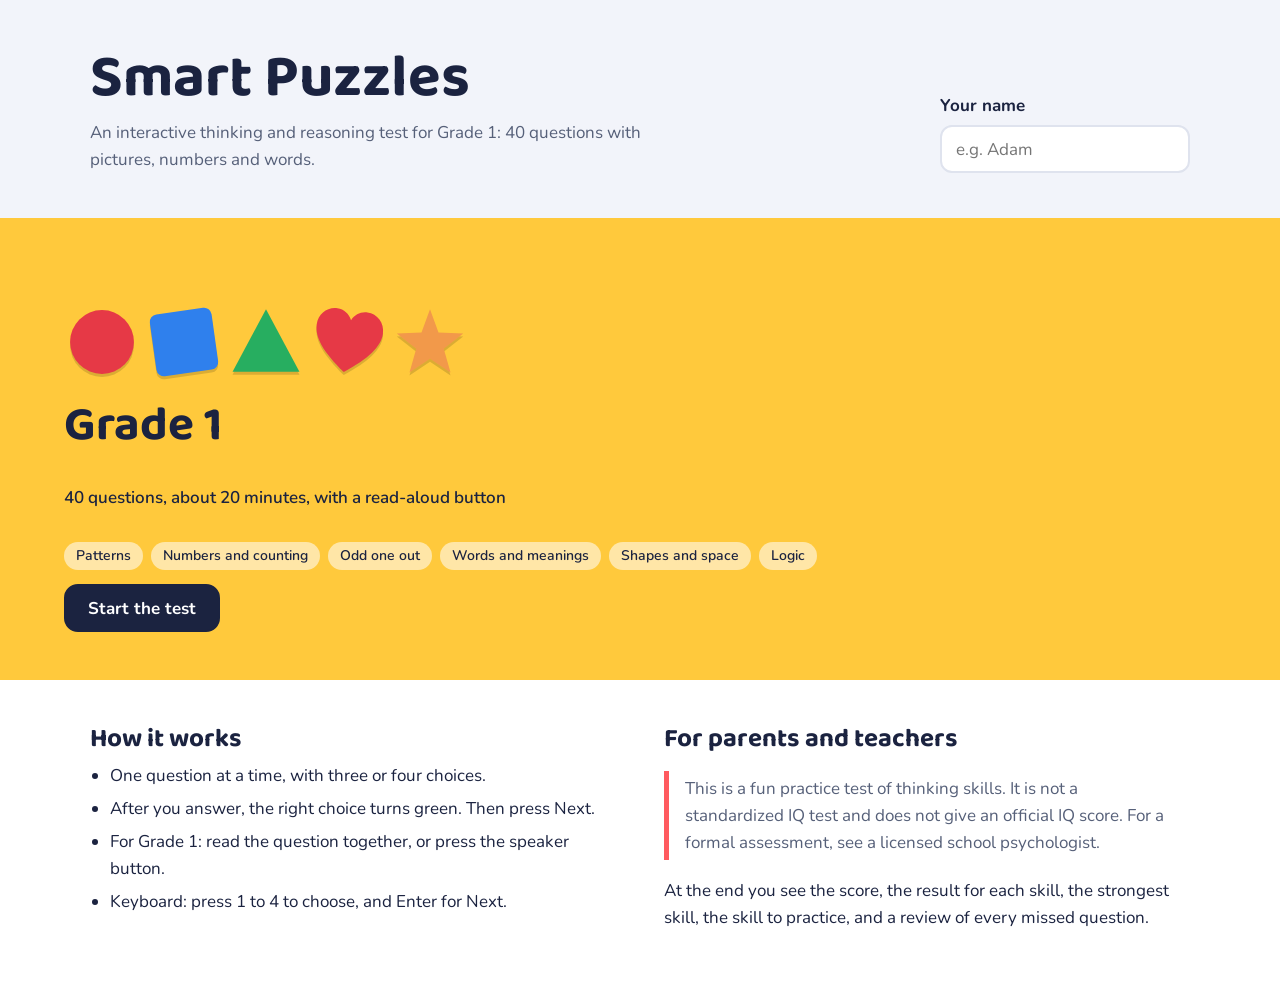
==== kids-iq-tests/en-grade1.html @ b2852d8b "Add English grade 1 and grade 4 tests; make earned stars visible Co-Authored-By: Claude Opus 5.5 <no" ====
<!DOCTYPE html>
<html lang="en" dir="ltr" data-only="1">
<head>
<meta charset="utf-8">
<meta name="viewport" content="width=device-width,initial-scale=1">
<title>Smart Puzzles: Grade 1</title>
<link rel="preconnect" href="https://fonts.googleapis.com">
<link rel="preconnect" href="https://fonts.gstatic.com" crossorigin>
<link href="https://fonts.googleapis.com/css2?family=Baloo+2:wght@600;800&family=Nunito:wght@400;600;700;800&display=swap" rel="stylesheet">
<style>
/* VOICE children's occasion: playful, bright, very clear, kind
   IDEA a school puzzle booklet whose shapes look like stickers
   PICTURE the question card itself, large, with drawn shapes, sequences and grids
   COLOUR white ground, sunshine yellow for grade 1, sea teal for grade 4, coral for the missing piece; night is deep teal-black
   TYPE Baloo 2 for titles + Nunito for text
   LAYOUT home: title band, two full-bleed colour columns (stack on phone); quiz: colour band with progress dots, one centred card */
:root{color-scheme:light dark;--bg:light-dark(#ffffff,#0e1a19);--ink:light-dark(#1b2340,#eef4f3);--mut:light-dark(#566079,#a9bcb9);--card:light-dark(#ffffff,#152826);--soft:light-dark(#f2f4fa,#1d3532);--line:light-dark(#dfe3ee,#2c4844);--sun:light-dark(#ffc93c,#e9ae1c);--sea:light-dark(#36c9bb,#22a99c);--cor:#ff5a5f;--ok:#1f9d55;--bad:#e5484d;--band-ink:#1b2340;--acc:var(--sun)}
:root[data-theme=light]{color-scheme:light}
:root[data-theme=dark]{color-scheme:dark}
*{box-sizing:border-box;min-width:0}
html,body{margin:0}
body{background:var(--bg);color:var(--ink);font:17px/1.6 Nunito,Arial,sans-serif;overflow-x:clip}
body.g4{--acc:var(--sea)}
h1,h2,h3{font-family:"Baloo 2",Nunito,sans-serif;line-height:1.1;margin:0;letter-spacing:0}
button{font:inherit;color:inherit;cursor:pointer}
button:focus-visible,input:focus-visible{outline:3px solid var(--cor);outline-offset:3px}
.band{padding-block:clamp(22px,3.5vw,48px);padding-inline:max(5vw,16px)}
.wrap{max-width:1100px;margin-inline:auto}
[hidden]{display:none!important}
.btn{min-height:48px;padding:8px 22px;border-radius:14px;border:2px solid var(--band-ink);background:var(--band-ink);color:#fff;font-weight:700;font-size:17px}
.btn.alt{background:transparent;color:inherit;border-color:currentColor}
.btn:active{transform:translateY(2px)}
/* home */
.top{background:var(--soft)}
.top .wrap{display:flex;flex-wrap:wrap;gap:16px 40px;align-items:end;justify-content:space-between}
.top h1{font-size:clamp(38px,6vw,60px)}
.top p{margin:8px 0 0;color:var(--mut);max-width:34em}
.name label{display:block;font-weight:700;margin-bottom:6px}
.name input{font:inherit;font-size:17px;min-height:48px;width:min(260px,100%);padding:8px 14px;border-radius:12px;border:2px solid var(--line);background:var(--card);color:var(--ink)}
.cols{display:grid;grid-template-columns:repeat(2,minmax(0,1fr))}
.gcard{color:var(--band-ink);padding:clamp(24px,4vw,48px) max(5vw,16px);display:grid;gap:14px;align-content:start}
.gcard.c1{background:var(--sun)}
.gcard.c4{background:var(--sea)}
.gcard h2{font-size:clamp(34px,4.6vw,48px)}
.gcard .meta{font-weight:600}
.chips{display:flex;flex-wrap:wrap;gap:8px;padding:0;margin:0;list-style:none}
.chips li{background:rgba(255,255,255,.55);border-radius:999px;padding:3px 12px;font-size:14px;font-weight:600}
.deco{display:flex;flex-wrap:wrap;align-items:end;gap:6px;min-height:120px;padding-block:6px}
.deco .shp{width:clamp(48px,6.4vw,76px);height:auto}
.deco .mat{width:200px;background:rgba(255,255,255,.6);padding:8px;border-radius:16px}
.deco .mat .cell{background:#fff;min-width:0;min-height:0;aspect-ratio:1;padding:4px}
.deco .mat .cell .shp{width:100%;height:auto}
.acts{display:flex;flex-wrap:wrap;gap:10px}
.note .wrap{display:grid;grid-template-columns:minmax(0,1fr) minmax(0,1fr);gap:20px 48px}
.note h3{font-size:26px;margin-bottom:8px}
.note ul{margin:0;padding-inline-start:20px}
.note li{margin-bottom:6px}
.warn{border-inline-start:5px solid var(--cor);padding:4px 16px;color:var(--mut)}
/* quiz */
.qbar{background:var(--acc);color:var(--band-ink);padding-block:16px 18px}
.qbar .wrap{display:grid;gap:10px}
.qrow{display:flex;flex-wrap:wrap;gap:8px 16px;align-items:center;justify-content:space-between}
.qrow h2{font-size:clamp(24px,3.4vw,32px)}
.chip{background:rgba(255,255,255,.6);border-radius:999px;padding:3px 14px;font-weight:700;font-size:15px}
.home{min-height:44px;padding:4px 16px;border-radius:12px;border:2px solid var(--band-ink);background:transparent;font-weight:700;color:var(--band-ink)}
.dots{display:flex;flex-wrap:wrap;gap:5px}
.dots i{width:14px;height:14px;border-radius:50%;background:rgba(255,255,255,.6);border:2px solid rgba(27,35,64,.25)}
.dots i.cur{background:var(--band-ink);border-color:var(--band-ink)}
.dots i.ok{background:var(--ok);border-color:var(--ok)}
.dots i.bad{background:var(--bad);border-color:var(--bad)}
.qmain{padding:clamp(18px,3vw,36px) max(4vw,12px) 48px}
.card{max-width:880px;margin-inline:auto;background:var(--card);border:2px solid var(--line);border-radius:26px;padding:clamp(18px,3vw,34px);box-shadow:0 6px 0 var(--line)}
.qhead{display:flex;gap:12px;align-items:start;justify-content:space-between}
.qt{font-size:clamp(21px,2.8vw,27px);font-weight:700;margin:0;line-height:1.5;text-wrap:balance}
.g4 .qt{font-size:clamp(19px,2.4vw,23px)}
.say{flex:none;width:48px;height:48px;border-radius:50%;border:2px solid var(--line);background:var(--soft);display:grid;place-items:center}
.say svg{width:24px;height:24px}
.fig{margin:20px 0 6px;display:flex;justify-content:center}
.fig:empty{display:none}
.seq,.ana,.eqs,.maps{display:flex;flex-wrap:wrap;gap:10px;align-items:center;justify-content:center}
.cell{min-width:68px;min-height:68px;padding:6px;border-radius:16px;background:var(--soft);display:grid;place-items:center;font-size:28px;font-weight:700;font-family:"Baloo 2",Nunito,sans-serif}
.cell.w{padding-inline:16px;font-size:22px;font-family:Nunito,sans-serif}
.cell.q{border:3px dashed var(--cor);background:transparent;color:var(--cor);font-size:34px}
.to{font-size:28px;color:var(--mut)}
.as{font-weight:700;color:var(--mut);padding-inline:8px}
.mat{display:grid;grid-template-columns:repeat(3,minmax(0,1fr));gap:8px;width:min(300px,100%)}
.mat .cell{min-width:0;aspect-ratio:1}
.grp{display:flex;flex-wrap:wrap;gap:2px;justify-content:center;max-width:72px}
.mat .grp{max-width:60px}
.scat{display:flex;flex-wrap:wrap;gap:14px 20px;justify-content:center;max-width:430px;padding:16px;background:var(--soft);border-radius:20px}
.cmp{display:grid;grid-template-columns:repeat(2,minmax(0,1fr));gap:12px;width:100%;max-width:560px}
.gbox{background:var(--soft);border-radius:18px;padding:12px;text-align:center}
.gbox b{display:block;margin-bottom:8px}
.gbox div{display:flex;flex-wrap:wrap;justify-content:center;align-items:center;min-height:120px}
.eqs{flex-direction:column}
.eqs>div,.maps>div{display:flex;gap:8px;align-items:center;font-size:28px;font-weight:700}
.maps{flex-direction:column}
.opts{display:grid;grid-template-columns:repeat(2,minmax(0,1fr));gap:12px;margin-top:22px}
.opt{position:relative;min-height:84px;border-radius:18px;border:3px solid var(--line);background:var(--card);display:grid;place-items:center;padding:12px 40px 12px 12px;transition:transform .12s}
.opt:hover{border-color:var(--acc);transform:translateY(-2px)}
.opt .k{position:absolute;inset-inline-start:10px;top:10px;width:28px;height:28px;border-radius:50%;background:var(--soft);font-weight:700;font-size:15px;display:grid;place-items:center}
.otx{font-size:22px;font-weight:700}
.opt.ok{border-color:var(--ok);background:color-mix(in srgb,var(--ok) 14%,var(--card))}
.opt.bad{border-color:var(--bad);background:color-mix(in srgb,var(--bad) 12%,var(--card))}
.opt.dim{opacity:.45}
.opt[disabled]{cursor:default;transform:none}
.fb{display:flex;flex-wrap:wrap;gap:12px;align-items:center;justify-content:space-between;margin-top:20px;min-height:52px}
.fb p{margin:0;font-weight:700;font-size:19px}
.fb p.ok{color:var(--ok)}
.fb p.bad{color:var(--bad)}
.shp{display:block;filter:drop-shadow(0 3px 0 rgba(0,0,0,.14))}
/* results */
.rtop{background:var(--acc);color:var(--band-ink)}
.rtop .wrap{display:grid;grid-template-columns:auto minmax(0,1fr);gap:18px 40px;align-items:center}
.score{font-family:"Baloo 2",Nunito,sans-serif;font-size:clamp(72px,12vw,120px);line-height:1;font-weight:800;white-space:nowrap}
.score small{font-size:.38em}
.stars{display:flex;gap:4px;margin-bottom:8px}
.stars svg{width:38px;height:38px}
.rtop h2{font-size:clamp(30px,4vw,44px)}
.rtop p{margin:6px 0 0;font-weight:600}
.rgrid{display:grid;grid-template-columns:minmax(0,1.1fr) minmax(0,1fr);gap:28px 48px}
.rgrid h3{font-size:26px;margin-bottom:12px}
.bars{display:grid;gap:12px}
.bar{display:grid;grid-template-columns:minmax(0,9em) minmax(0,1fr) auto;gap:10px;align-items:center}
.bar .tr{height:18px;border-radius:9px;background:var(--soft);overflow:hidden}
.bar .tr i{display:block;height:100%;border-radius:9px;background:var(--acc)}
.bar b{white-space:nowrap;font-variant-numeric:tabular-nums}
.ins{background:var(--soft);border-radius:18px;padding:16px 20px;margin-top:18px}
.ins p{margin:4px 0}
.rev{list-style:none;padding:0;margin:0;display:grid;gap:10px}
.rev li{border:2px solid var(--line);border-radius:16px;padding:10px 14px}
.rev p{margin:0 0 6px;font-weight:600}
.rev .pr{display:flex;flex-wrap:wrap;gap:6px 18px;align-items:center;font-size:15px}
.rev .pr span{display:flex;gap:6px;align-items:center}
.rev .shp{width:34px;height:34px}
.rev .grp{max-width:60px}
.rev .grp .shp{width:16px;height:16px}
.rf{display:flex;justify-content:flex-start;margin:4px 0 8px}
.rf .cell{min-width:40px;min-height:40px;font-size:18px;border-radius:10px;padding:4px}
.rf .cell.w{font-size:15px;padding-inline:10px}
.rf .shp{width:28px;height:28px}
.rf .mat{width:150px}
.rf .to,.rf .eqs>div,.rf .maps>div{font-size:18px}
.rf .gbox div{min-height:50px}
.rev .otx{font-size:16px}
.allok{font-weight:700;color:var(--ok)}
#toast{position:fixed;inset-inline:16px;bottom:16px;margin-inline:auto;max-width:420px;background:var(--band-ink);color:#fff;padding:12px 18px;border-radius:14px;text-align:center;font-weight:600;opacity:0;pointer-events:none;transition:opacity .2s}
#toast.on{opacity:1}
@media(max-width:700px){.cols,.note .wrap,.rgrid{grid-template-columns:minmax(0,1fr)}.rtop .wrap{grid-template-columns:minmax(0,1fr)}}
@media(max-width:520px){.cell{min-width:54px;min-height:54px;font-size:23px}.cell .shp{width:42px;height:42px}.cell.w{font-size:18px}.opt{min-height:74px;padding-inline:34px 8px}.otx{font-size:19px}.to{font-size:22px}.eqs>div,.maps>div{font-size:23px}.bar{grid-template-columns:minmax(0,7em) minmax(0,1fr) auto}}
@media(prefers-reduced-motion:reduce){*{transition:none!important}}
</style>
</head>
<body class="g1">

<section id="vHome">
  <header class="band top">
    <div class="wrap">
      <div>
        <h1>Smart Puzzles</h1>
        <p id="intro">Two interactive thinking and reasoning tests, 40 questions each, with pictures, numbers and words. Pick a grade to start.</p>
      </div>
      <div class="name">
        <label for="kid">Your name</label>
        <input id="kid" type="text" maxlength="24" placeholder="e.g. Adam" autocomplete="off">
      </div>
    </div>
  </header>
  <div class="cols">
    <article class="gcard c1">
      <div class="deco" id="deco1"></div>
      <h2>Grade 1</h2>
      <p class="meta">40 questions, about 20 minutes, with a read-aloud button</p>
      <ul class="chips"><li>Patterns</li><li>Numbers and counting</li><li>Odd one out</li><li>Words and meanings</li><li>Shapes and space</li><li>Logic</li></ul>
      <div class="acts" id="acts1"></div>
    </article>
    <article class="gcard c4">
      <div class="deco" id="deco4"></div>
      <h2>Grade 4</h2>
      <p class="meta">40 questions, about 30 minutes</p>
      <ul class="chips"><li>Number series</li><li>Word analogies</li><li>Odd one out</li><li>Shapes and matrices</li><li>Math problems</li><li>Logic and reasoning</li></ul>
      <div class="acts" id="acts4"></div>
    </article>
  </div>
  <section class="band note">
    <div class="wrap">
      <div>
        <h3>How it works</h3>
        <ul>
          <li>One question at a time, with three or four choices.</li>
          <li>After you answer, the right choice turns green. Then press Next.</li>
          <li>For Grade 1: read the question together, or press the speaker button.</li>
          <li>Keyboard: press 1 to 4 to choose, and Enter for Next.</li>
        </ul>
      </div>
      <div>
        <h3>For parents and teachers</h3>
        <p class="warn">This is a fun practice test of thinking skills. It is not a standardized IQ test and does not give an official IQ score. For a formal assessment, see a licensed school psychologist.</p>
        <p>At the end you see the score, the result for each skill, the strongest skill, the skill to practice, and a review of every missed question.</p>
      </div>
    </div>
  </section>
</section>

<section id="vQuiz" hidden>
  <header class="band qbar">
    <div class="wrap">
      <div class="qrow">
        <h2 id="qNum"></h2>
        <span class="chip" id="qCat"></span>
        <button class="home" id="toHome" type="button">Home</button>
      </div>
      <div class="dots" id="dots"></div>
    </div>
  </header>
  <main class="qmain">
    <div class="card">
      <div class="qhead">
        <p class="qt" id="qText"></p>
        <button class="say" id="say" type="button" aria-label="Read the question aloud"><svg viewBox="0 0 24 24" fill="none" stroke="currentColor" stroke-width="2" stroke-linecap="round" stroke-linejoin="round"><path d="M11 5 6 9H3v6h3l5 4z"/><path d="M15.5 8.5a5 5 0 0 1 0 7"/><path d="M18.5 5.5a9 9 0 0 1 0 13"/></svg></button>
      </div>
      <div class="fig" id="qFig"></div>
      <div class="opts" id="qOpts"></div>
      <div class="fb"><p id="qFb"></p><button class="btn" id="next" type="button" hidden>Next</button></div>
    </div>
  </main>
</section>

<section id="vRes" hidden>
  <header class="band rtop">
    <div class="wrap">
      <div class="score" id="rScore"></div>
      <div>
        <div class="stars" id="rStars"></div>
        <h2 id="rTitle"></h2>
        <p id="rMeta"></p>
      </div>
    </div>
  </header>
  <section class="band">
    <div class="wrap rgrid">
      <div>
        <h3>Results by skill</h3>
        <div class="bars" id="rBars"></div>
        <div class="ins" id="rIns"></div>
        <div class="acts" style="margin-top:18px">
          <button class="btn" id="again" type="button">Try again</button>
          <button class="btn alt" id="other" type="button"></button>
          <button class="btn alt" id="copy" type="button">Copy result</button>
          <button class="btn alt" id="rHome" type="button">Home</button>
        </div>
      </div>
      <div>
        <h3>Review of missed questions</h3>
        <ul class="rev" id="rRev"></ul>
      </div>
    </div>
  </section>
  <section class="band note" style="padding-top:0">
    <div class="wrap"><p class="warn">This is a practice test of thinking skills, not a standardized IQ test. Use the result to see what to practice, not to diagnose.</p></div>
  </section>
</section>

<div id="toast" role="status"></div>

<script>
{
const AR='٠١٢٣٤٥٦٧٨٩';
const ar=s=>String(s);
const C={R:'#e63946',B:'#2f80ed',G:'#27ae60',Y:'#f2b705',P:'#9b51e0',O:'#f2994a',K:'#1b2340'};
const poly=(n,r,rot)=>{const p=[];for(let i=0;i<n;i++){const a=(rot+360*i/n)*Math.PI/180;p.push((50+r*Math.cos(a)).toFixed(1)+','+(50+r*Math.sin(a)).toFixed(1))}return p.join(' ')};
const starPts=(()=>{const p=[];for(let i=0;i<10;i++){const r=i%2?19:46,a=(-90+36*i)*Math.PI/180;p.push((50+r*Math.cos(a)).toFixed(1)+','+(53+r*Math.sin(a)).toFixed(1))}return p.join(' ')})();
const P={
  circle:'<circle cx="50" cy="50" r="42"/>',
  square:'<rect x="9" y="9" width="82" height="82" rx="10"/>',
  tri:'<polygon points="50,7 94,89 6,89"/>',
  star:'<polygon points="'+starPts+'"/>',
  heart:'<path d="M50 90C20 68 6 50 6 33 6 18 17 8 30 8c9 0 16 5 20 13 4-8 11-13 20-13 13 0 24 10 24 25 0 17-14 35-44 57z"/>',
  diamond:'<polygon points="50,4 93,50 50,96 7,50"/>',
  hex:'<polygon points="'+poly(6,44,0)+'"/>',
  pent:'<polygon points="'+poly(5,46,-90)+'"/>',
  arrow:'<path d="M50 5 88 46H63v49H37V46H12z"/>',
  F:'<path d="M26 8h54v16H43v19h27v16H43v33H26z"/>'
};
function S(t,c,o){
  o=o||{};const z=o.z||52,col=C[c]||c,k=o.k||1;
  let tr='rotate('+(o.r||0)+' 50 50)';
  if(o.m)tr+=' translate(100 0) scale(-1 1)';
  if(k!==1)tr='translate(50 50) scale('+k+') translate(-50 -50) '+tr;
  return '<svg class="shp" width="'+z+'" height="'+z+'" viewBox="0 0 100 100" aria-hidden="true"><g transform="'+tr+'" fill="'+(o.o?'none':col)+'" stroke="'+col+'" stroke-width="'+(o.o?9:0)+'" stroke-linejoin="round">'+P[t]+'</g></svg>';
}
const grp=(n,t,c,z)=>'<span class="grp">'+Array(n).fill(S(t||'star',c||'Y',{z:z||20})).join('')+'</span>';
const QC='<span class="cell q">?</span>';
const cell=x=>x===null?QC:(x.indexOf('<')<0?'<span class="cell'+(x.length>2?' w':'')+'">'+ar(x)+'</span>':'<span class="cell">'+x+'</span>');
const seq=a=>'<div class="seq">'+a.map(cell).join('')+(a.indexOf(null)<0?QC:'')+'</div>';
const row=a=>'<div class="seq">'+a.map(cell).join('')+'</div>';
const ana=(a,b,c)=>'<div class="ana">'+cell(a)+'<b class="to">→</b>'+cell(b)+'<span class="as">as</span>'+cell(c)+'<b class="to">→</b>'+QC+'</div>';
const mat=a=>'<div class="mat">'+a.map(cell).join('')+'</div>';
const scat=list=>'<div class="scat">'+list.map((x,i)=>'<span style="transform:rotate('+((i*47)%30-15)+'deg)">'+S(x[0],x[1],{z:46})+'</span>').join('')+'</div>';
const Q=(c,t,f,o,a,fix)=>({c,t,f:f||'',raw:o,o:o.map(x=>x.indexOf('<')<0?'<span class="otx">'+ar(x)+'</span>':x),a,fix:!!fix});
const s=(t,c,o)=>S(t,c,o);
const TXT1='Which shape comes next in the pattern?';
const ODD='Which one is different?';
const ODW='Which word does not belong?';
const ANA1='The first shape changed. What does the third shape become in the same way?';
const ANW='The first two words go together. Which word goes with the third word in the same way?';
const MAT='Which shape completes the big square?';

const G1=[
Q('p',TXT1,seq([s('circle','R'),s('square','B'),s('circle','R'),s('square','B'),s('circle','R')]),[s('square','B'),s('circle','R'),s('tri','G'),s('square','R')],0),
Q('p',TXT1,seq([s('star','Y'),s('star','Y'),s('heart','R'),s('star','Y'),s('star','Y')]),[s('heart','R'),s('star','Y'),s('heart','B'),s('circle','Y')],0),
Q('p',TXT1,seq([s('tri','G'),s('circle','B'),s('square','R'),s('tri','G'),s('circle','B')]),[s('square','R'),s('tri','G'),s('circle','B'),s('square','G')],0),
Q('p',TXT1,seq([s('circle','O',{k:.45}),s('circle','O',{k:.7}),s('circle','O'),s('circle','O',{k:.45}),s('circle','O',{k:.7})]),[s('circle','O'),s('circle','O',{k:.45}),s('circle','O',{k:.7}),s('square','O')],0),
Q('p','Which way will the next arrow point?',seq([s('arrow','B'),s('arrow','B',{r:90}),s('arrow','B',{r:180}),s('arrow','B',{r:270}),s('arrow','B')]),[s('arrow','B',{r:90}),s('arrow','B'),s('arrow','B',{r:180}),s('arrow','B',{r:270})],0),
Q('p',TXT1,seq([s('circle','R'),s('circle','Y'),s('circle','B'),s('circle','R'),s('circle','Y')]),[s('circle','B'),s('circle','R'),s('circle','Y'),s('circle','G')],0),
Q('p','How many stars go in the next box?',seq([grp(1),grp(2),grp(3)]),[grp(4),grp(5),grp(2),grp(3)],0),
Q('p',TXT1,seq([s('square','B'),s('square','B'),s('star','Y'),s('star','Y'),s('square','B')]),[s('square','B'),s('star','Y'),s('circle','B'),s('star','B')],0),
Q('n','How many stars do you see?',scat(Array(7).fill(['star','Y'])),['5','6','7','8'],2),
Q('n','How many triangles are in the picture?',scat([['tri','G'],['circle','B'],['square','R'],['tri','G'],['circle','B'],['tri','G'],['square','R'],['circle','B'],['tri','G']]),['3','4','5','9'],1),
Q('n','Which number is missing?',seq(['1','2','3',null,'5']),['4','6','3','2'],0),
Q('n','Count by 5s. Which number is missing?',seq(['5','10','15',null,'25']),['16','20','30','22'],1),
Q('n','Which number is missing?',seq(['20','19','18',null,'16']),['15','17','19','21'],1),
Q('n','Mia has 8 crayons. She gets 5 more. How many crayons does Mia have now?','',['12','13','14','3'],1),
Q('n','There are 12 birds in a tree. 4 birds fly away. How many birds are left?','',['6','7','8','16'],2),
Q('n','Which group has more circles?','<div class="cmp"><div class="gbox"><b>Group 1</b><div style="gap:14px">'+Array(5).fill(s('circle','B',{z:44})).join('')+'</div></div><div class="gbox"><b>Group 2</b><div style="gap:2px">'+Array(5).fill(s('circle','B',{z:20})).join('')+'</div></div></div>',['Group 1','Group 2','They are the same'],2,1),
Q('o',ODD,'',[s('circle','R'),s('circle','R'),s('square','R'),s('circle','R')],2),
Q('o',ODD,'',[s('star','Y'),s('star','Y'),s('star','B'),s('star','Y')],2),
Q('o',ODD,'',[s('arrow','G'),s('arrow','G'),s('arrow','G',{r:180}),s('arrow','G')],2),
Q('o',ODD,'',[s('tri','P'),s('tri','P'),s('tri','P',{k:.5}),s('tri','P')],2),
Q('o',ODW,'',['apple','banana','chair','orange'],2),
Q('o',ODW,'',['cat','dog','car','rabbit'],2),
Q('o',ODW,'',['red','blue','pencil','green'],2),
Q('o','Which shape has no corners?','',[s('hex','O'),s('square','O'),s('circle','O'),s('tri','O')],2),
Q('l','What do we wear on our feet?','',['a hat','shoes','gloves','glasses'],1),
Q('l','What is the opposite of "hot"?','',['cold','warm','big','wet'],0),
Q('l','Fish swim, and birds ...','',['fly','bark','crawl','meow'],0),
Q('l','Which word rhymes with "cat"?','',['dog','hat','cup','sun'],1),
Q('l','Which day comes after Monday?','',['Sunday','Tuesday','Thursday','Friday'],1),
Q('l','Which word starts with the same sound as "ball"?','',['bat','cat','sun','egg'],0),
Q('v',ANA1,ana(s('circle','B'),s('circle','B',{k:.5}),s('square','B')),[s('square','B',{k:.5}),s('square','B'),s('circle','B',{k:.5}),s('tri','B',{k:.5})],0),
Q('v',ANA1,ana(s('tri','R'),s('tri','B'),s('circle','R')),[s('circle','B'),s('circle','R'),s('tri','B'),s('square','B')],0),
Q('v',ANA1,ana(s('arrow','G'),s('arrow','G',{r:90}),s('arrow','G',{r:180})),[s('arrow','G',{r:270}),s('arrow','G'),s('arrow','G',{r:90}),s('arrow','G',{r:180})],0),
Q('v','How many sides does a triangle have?','<div class="cell">'+s('tri','G',{z:110})+'</div>',['2','3','4','5'],1),
Q('v','Which shape is between the star and the circle?',row([s('star','Y'),s('heart','R'),s('circle','B'),s('square','G')]),[s('heart','R'),s('square','G'),s('star','Y'),s('circle','B')],0),
Q('v','Which circle is the biggest?','',[s('circle','G',{k:.55}),s('circle','G'),s('circle','G',{k:.75}),s('circle','G',{k:.35})],1),
Q('r','Sam is taller than Ben. Ben is taller than Leo. Who is the shortest?','',['Sam','Ben','Leo'],2,1),
Q('r','I have four legs and I say "moo". What am I?','',['a cow','a dog','a cat','a duck'],0),
Q('r','It is snowing outside. What should you wear?','',['a swimsuit','a warm coat','sandals','sunglasses'],1),
Q('r','What letter comes next?',seq(['A','C','E','G']),['H','I','J','K'],1)
];

const tG=s('tri','G'),cR=s('circle','R'),sB=s('square','B');
const tri=s('tri','P',{z:34}),cir=s('circle','O',{z:34});
const eq=a=>'<div>'+a.map(x=>x===null?QC:(x.indexOf('<')<0?'<span>'+ar(x)+'</span>':x)).join('')+'</div>';
const G4=[
Q('s','What number comes next?',seq(['3','6','12','24']),['30','36','48','42'],2),
Q('s','What number comes next?',seq(['1','4','9','16']),['20','23','25','32'],2),
Q('s','What number comes next?',seq(['2','5','11','23']),['46','47','35','45'],1),
Q('s','What number comes next?',seq(['100','90','81','73']),['64','65','66','63'],2),
Q('s','What number comes next?',seq(['1','1','2','3','5','8']),['11','12','13','16'],2),
Q('s','What number comes next?',seq(['5','10','8','16','14']),['12','28','30','18'],1),
Q('s','What letter comes next?',seq(['A','C','F','J']),['N','O','P','M'],1),
Q('a',ANW,ana('doctor','hospital','teacher'),['library','school','book','student'],1),
Q('a',ANW,ana('fur','bear','scales'),['cat','fish','tree','butterfly'],1),
Q('a',ANW,ana('clock','time','thermometer'),['distance','weight','temperature','speed'],2),
Q('a',ANW,ana('puppy','dog','foal'),['cow','horse','camel','sheep'],1),
Q('a',ANW,ana('pen','writer','brush'),['carpenter','painter','chef','tailor'],1),
Q('a',ANW,ana('north','south','east'),['west','right','up','north'],0),
Q('a',ANW,ana('inch','foot','ounce'),['pound','gallon','yard','mile'],0),
Q('o',ODW,'',['lion','tiger','cheetah','cow'],3),
Q('o','Which number does not belong?','',['9','15','28','21'],2),
Q('o','Which number does not belong?','',['16','25','40','36'],2),
Q('o',ODW,'',['Mars','Venus','the Moon','Jupiter'],2),
Q('o','Three of these are the same shape, just turned. Which one is different?','',[s('F','B'),s('F','B',{r:90}),s('F','B',{r:90,m:1}),s('F','B',{r:180})],2),
Q('o',ODW,'',['happy','glad','sad','cheerful'],2),
Q('m',MAT,mat([s('circle','R'),s('square','R'),s('tri','R'),s('circle','B'),s('square','B'),s('tri','B'),s('circle','G'),s('square','G'),null]),[tG,s('tri','B'),s('square','G'),s('circle','G')],0),
Q('m',MAT,mat([cR,sB,tG,tG,cR,sB,sB,tG,null]),[cR,sB,tG,s('circle','B')],0),
Q('m',MAT,mat([grp(1,0,0,14),grp(2,0,0,14),grp(3,0,0,14),grp(2,0,0,14),grp(3,0,0,14),grp(4,0,0,14),grp(3,0,0,14),grp(4,0,0,14),null]),[grp(5),grp(4),grp(6),grp(3)],0),
Q('m',MAT,mat([0,45,90,135,180,225,270,315].map(r=>s('arrow','P',{r,z:44})).concat([null])),[s('arrow','P'),s('arrow','P',{r:90}),s('arrow','P',{r:315}),s('arrow','P',{r:180})],0),
Q('m',ANA1,ana(s('circle','G'),s('circle','G',{o:1}),s('tri','G')),[s('tri','G',{o:1}),s('tri','G'),s('circle','G',{o:1}),s('square','G',{o:1})],0),
Q('m',ANA1,ana(s('square','R'),s('square','B',{k:.5}),s('circle','B')),[s('circle','R',{k:.5}),s('circle','B',{k:.5}),s('circle','R'),s('square','R',{k:.5})],0),
Q('m',TXT1,seq([s('tri','P'),s('square','P'),s('pent','P')]),[s('hex','P'),s('diamond','P'),s('circle','P'),s('star','P')],0),
Q('c','3 pencils cost $1.50. How much do 5 of the same pencils cost?','',['$2.00','$2.50','$3.00','$7.50'],1),
Q('c','Emma is 9 years old. Her brother is 4 years older. How old will her brother be in 3 years?','',['13','16','12','19'],1),
Q('c','A farm has chickens and rabbits. There are 10 heads and 28 legs. How many rabbits are there?','',['3','4','5','6'],1),
Q('c','Today is Wednesday. What day will it be in 10 days?','',['Friday','Saturday','Sunday','Thursday'],1),
Q('c','Each shape stands for a number. What is the circle worth?','<div class="eqs">'+eq([tri,'+',tri,'=','10'])+eq([tri,'+',cir,'=','12'])+eq([cir,'=',null])+'</div>',['5','6','7','8'],2),
Q('c','Which fraction is the largest?','',['1/2','1/3','3/4','2/5'],2),
Q('c','A movie starts at 4:45 and lasts 1 hour 30 minutes. What time does it end?','',['5:15','6:15','6:00','5:45'],1),
Q('r','All cats have tails. Whiskers is a cat. Which is true?','',['Whiskers has a tail','Whiskers has no tail','Whiskers is a dog','We cannot know'],0),
Q('r','In a race, Kyle finished before Jason. Lily finished after Jason. Omar finished before Kyle. Who finished third?','',['Omar','Kyle','Jason','Lily'],2),
Q('r','I am a number. If you multiply me by 3 and then add 4, you get 19. What number am I?','',['5','6','7','4'],0),
Q('r','Find the rule. Which number is missing?','<div class="maps">'+[['2','5'],['3','7'],['4','9'],['6',null]].map(p=>'<div>'+cell(p[0])+'<b class="to">→</b>'+cell(p[1])+'</div>').join('')+'</div>',['11','12','13','15'],2),
Q('r','Maya has twice as many books as Hannah. Hannah has 3 more books than Rosa. Rosa has 4 books. How many books does Maya have?','',['7','8','14','11'],2),
Q('r','A bag has 3 red balls and 3 blue balls. Without looking, what is the fewest balls you must take out to be sure you get 2 of the same color?','',['2','3','4','6'],1)
];

const TESTS={
  1:{name:'Grade 1',qs:G1,cats:{p:'Patterns',n:'Numbers and counting',o:'Odd one out',l:'Words and meanings',v:'Shapes and space',r:'Logic'}},
  4:{name:'Grade 4',qs:G4,cats:{s:'Number series',a:'Word analogies',o:'Odd one out',m:'Shapes and matrices',c:'Math problems',r:'Logic and reasoning'}}
};
const KEYS=['A','B','C','D'];
const PRAISE=['Great job!','Awesome!','Excellent!','You got it!','Smart thinking!'];
const $=id=>document.getElementById(id);
const ONLY=+(document.documentElement.dataset.only||0);
let st={v:'home',g:ONLY||1,name:'',p:{}};
if(ONLY){document.querySelector('.gcard.c'+(ONLY===1?4:1)).remove();document.querySelector('.cols').style.gridTemplateColumns='minmax(0,1fr)';$('other').remove();if(ONLY===4)document.querySelector('.note li:nth-child(3)').remove();const it=$('intro');if(it)it.textContent=ONLY===1?'An interactive thinking and reasoning test for Grade 1: 40 questions with pictures, numbers and words.':'An interactive thinking and reasoning test for Grade 4: 40 questions with pictures, numbers and words.'}

function shuffle(n){const a=[...Array(n).keys()];for(let i=n-1;i>0;i--){const j=Math.floor(Math.random()*(i+1));[a[i],a[j]]=[a[j],a[i]]}return a}
function toast(m){const t=$('toast');t.textContent=m;t.classList.add('on');clearTimeout(toast.h);toast.h=setTimeout(()=>t.classList.remove('on'),2600)}
function begin(g){
  const qs=TESTS[g].qs;
  st.p[g]={i:0,ans:Array(qs.length).fill(null),ord:qs.map(q=>q.fix?[...q.o.keys()]:shuffle(q.o.length)),t0:Date.now(),t1:0};
  st.g=g;st.v='quiz';render();
}
function show(v){['vHome','vQuiz','vRes'].forEach(id=>$(id).hidden=id!=='v'+v);document.body.className='g'+st.g;window.scrollTo(0,0)}

function renderHome(){
  (ONLY?[ONLY]:[1,4]).forEach(g=>{
    const p=st.p[g],acts=$('acts'+g);
    if(p&&!p.t1&&p.ans.some(x=>x!==null)){
      acts.innerHTML='<button class="btn" data-cont="'+g+'">Continue from question '+(p.i+1)+'</button><button class="btn alt" data-start="'+g+'">Start over</button>';
    }else if(p&&p.t1){
      acts.innerHTML='<button class="btn" data-start="'+g+'">Start the test</button><button class="btn alt" data-res="'+g+'">Last result</button>';
    }else acts.innerHTML='<button class="btn" data-start="'+g+'">Start the test</button>';
  });
  $('kid').value=st.name||'';
  show('Home');document.body.className='g'+(ONLY||1);
}

function renderQuiz(){
  const T=TESTS[st.g],p=st.p[st.g],q=T.qs[p.i],ord=p.ord[p.i],ch=p.ans[p.i],done=ch!==null;
  $('qNum').textContent=T.name+': question '+(p.i+1)+' of '+T.qs.length;
  $('qCat').textContent=T.cats[q.c];
  $('dots').innerHTML=T.qs.map((x,j)=>{const a=p.ans[j];return '<i class="'+(a===null?(j===p.i?'cur':''):(a===x.a?'ok':'bad'))+'"></i>'}).join('');
  $('qText').textContent=ar(q.t);
  $('qFig').innerHTML=q.f;
  $('qOpts').innerHTML=ord.map((oi,k)=>{
    const cls=done?(oi===q.a?'ok':(oi===ch?'bad':'dim')):'';
    return '<button class="opt '+cls+'" type="button" id="opt'+k+'" data-oi="'+oi+'" aria-label="Choice '+KEYS[k]+'"'+(done?' disabled':'')+'><span class="k">'+KEYS[k]+'</span>'+q.o[oi]+'</button>';
  }).join('');
  const fb=$('qFb');
  if(done){
    const ok=ch===q.a;
    fb.className=ok?'ok':'bad';
    fb.textContent=ok?PRAISE[p.i%PRAISE.length]:'Good try! The right answer is in green.';
    $('next').hidden=false;
    $('next').textContent=p.i===T.qs.length-1?'See my result':'Next';
  }else{fb.className='';fb.textContent='';$('next').hidden=true}
  show('Quiz');
}

function choose(oi){
  const p=st.p[st.g];if(p.ans[p.i]!==null)return;
  p.ans[p.i]=oi;renderQuiz();$('next').focus({preventScroll:true});
}
function next(){
  const p=st.p[st.g],n=TESTS[st.g].qs.length;
  if(p.ans[p.i]===null)return;
  if(p.i<n-1){p.i++;renderQuiz()}else{if(!p.t1)p.t1=Date.now();st.v='res';render()}
}

const STAR=on=>'<svg viewBox="0 0 100 100"><polygon points="'+starPts+'" fill="'+(on?'#1b2340':'rgba(255,255,255,.3)')+'" stroke="#1b2340" stroke-width="5" stroke-linejoin="round"/></svg>';
function stats(){
  const T=TESTS[st.g],p=st.p[st.g],by={};
  Object.keys(T.cats).forEach(k=>by[k]={n:0,ok:0});
  let score=0;
  T.qs.forEach((q,j)=>{by[q.c].n++;if(p.ans[j]===q.a){by[q.c].ok++;score++}});
  return {T,p,by,score,pct:Math.round(100*score/T.qs.length)};
}
function renderRes(){
  const {T,p,by,score,pct}=stats(),n=T.qs.length;
  const lv=pct>=90?[5,'Outstanding thinking!']:pct>=75?[4,'Excellent work!']:pct>=60?[3,'Very good, keep going!']:pct>=40?[2,'Good effort, practice will help']:[1,'A good start, practice makes progress'];
  const name=st.name?st.name+', ':'';
  $('rScore').innerHTML=ar(score)+'<small> / '+ar(n)+'</small>';
  $('rStars').innerHTML=[1,2,3,4,5].map(i=>STAR(i<=lv[0])).join('');
  $('rTitle').textContent=name+lv[1];
  const mins=Math.max(1,Math.round(((p.t1||Date.now())-p.t0)/60000));
  $('rMeta').textContent=T.name+': '+pct+'% correct, in about '+mins+' min';
  const ks=Object.keys(T.cats);
  $('rBars').innerHTML=ks.map(k=>{const b=by[k],w=Math.round(100*b.ok/b.n);return '<div class="bar"><span>'+T.cats[k]+'</span><span class="tr"><i style="width:'+w+'%"></i></span><b>'+ar(b.ok+' / '+b.n)+'</b></div>'}).join('');
  const r=k=>by[k].ok/by[k].n;
  const best=[...ks].sort((a,b)=>r(b)-r(a))[0],worst=[...ks].sort((a,b)=>r(a)-r(b))[0];
  $('rIns').innerHTML='<p><b>Strongest skill:</b> '+T.cats[best]+' ('+Math.round(100*r(best))+'%)</p>'+(r(worst)<1?'<p><b>Skill to practice:</b> '+T.cats[worst]+' ('+Math.round(100*r(worst))+'%)</p>':'<p><b>Every skill is perfect.</b> Amazing work!</p>');
  const wrong=T.qs.map((q,j)=>[q,j]).filter(([q,j])=>p.ans[j]!==q.a);
  $('rRev').innerHTML=wrong.length?wrong.map(([q,j])=>'<li><p>'+ar(j+1)+'. '+ar(q.t)+'</p>'+(q.f?'<div class="rf">'+q.f+'</div>':'')+'<div class="pr"><span>Your answer: '+q.o[p.ans[j]]+'</span><span style="color:var(--ok);font-weight:700">Correct: '+q.o[q.a]+'</span></div></li>').join(''):'<li class="allok">No mistakes. Every answer is correct!</li>';
  if($('other'))$('other').textContent='Try the '+TESTS[st.g===1?4:1].name+' test';
  show('Res');
}
function render(){
  if(st.v==='quiz'&&st.p[st.g])renderQuiz();
  else if(st.v==='res'&&st.p[st.g])renderRes();
  else{st.v='home';renderHome()}
}
function speak(){
  const p=st.p[st.g],q=TESTS[st.g].qs[p.i];
  let txt=q.t;
  if(q.raw.every(x=>x.indexOf('<')<0))txt+='. '+p.ord[p.i].map((oi,k)=>KEYS[k]+': '+q.raw[oi]).join('. ');
  try{
    const sy=window.speechSynthesis;
    if(!sy||!window.SpeechSynthesisUtterance){toast('Read-aloud is not available on this device');return}
    sy.cancel();
    const u=new SpeechSynthesisUtterance(txt);u.lang='en-US';u.rate=.85;
    const v=sy.getVoices().find(v=>/^en/i.test(v.lang));if(v)u.voice=v;
    sy.speak(u);
  }catch(e){toast('Read-aloud is not available here')}
}

if($('deco1'))$('deco1').innerHTML=[s('circle','R',{z:84}),s('square','B',{z:84,r:-8}),s('tri','G',{z:84}),s('heart','R',{z:84,r:8}),s('star','O',{z:84})].join('');
if($('deco4'))$('deco4').innerHTML=mat([s('circle','R'),s('square','B'),s('tri','G'),s('tri','G'),s('circle','R'),s('square','B'),s('square','B'),s('tri','G'),null]);

document.addEventListener('click',e=>{
  const b=e.target.closest('button');if(!b)return;
  if(b.dataset.start){begin(+b.dataset.start);return}
  if(b.dataset.cont){st.g=+b.dataset.cont;st.v='quiz';render();return}
  if(b.dataset.res){st.g=+b.dataset.res;st.v='res';render();return}
  if(b.dataset.oi!==undefined){choose(+b.dataset.oi);return}
  switch(b.id){
    case 'next':next();break;
    case 'say':speak();break;
    case 'toHome':case 'rHome':st.v='home';render();break;
    case 'again':begin(st.g);break;
    case 'other':begin(st.g===1?4:1);break;
    case 'copy':{
      const {T,by,score}=stats();
      const txt=(st.name?st.name+': ':'')+'Smart Puzzles, '+T.name+'\nScore: '+score+' / '+T.qs.length+'\n'+Object.keys(T.cats).map(k=>T.cats[k]+': '+by[k].ok+' / '+by[k].n).join('\n');
      try{navigator.clipboard.writeText(txt).then(()=>toast('Result copied'),()=>toast('Could not copy'))}catch(err){toast('Could not copy')}
      break;
    }
  }
});
$('kid').addEventListener('input',e=>{st.name=e.target.value.trim()});
document.addEventListener('keydown',e=>{
  if(st.v!=='quiz'||e.target.tagName==='INPUT')return;
  const d=('١٢٣٤'.indexOf(e.key)+1)||(['1','2','3','4'].indexOf(e.key)+1);
  if(d){const o=$('opt'+(d-1));if(o&&!o.disabled)o.click()}
  else if(e.key==='Enter'&&!$('next').hidden){e.preventDefault();next()}
});

function start(data){
  if(data&&data.p&&typeof data.p==='object')st=Object.assign(st,data);
  render();
}
window.claude?.hot?.snapshot?.(()=>st);
window.claude?.hot?.ready?window.claude.hot.ready(start):start(window.claude?.hot?.data??{});
}
</script>
</body>
</html>
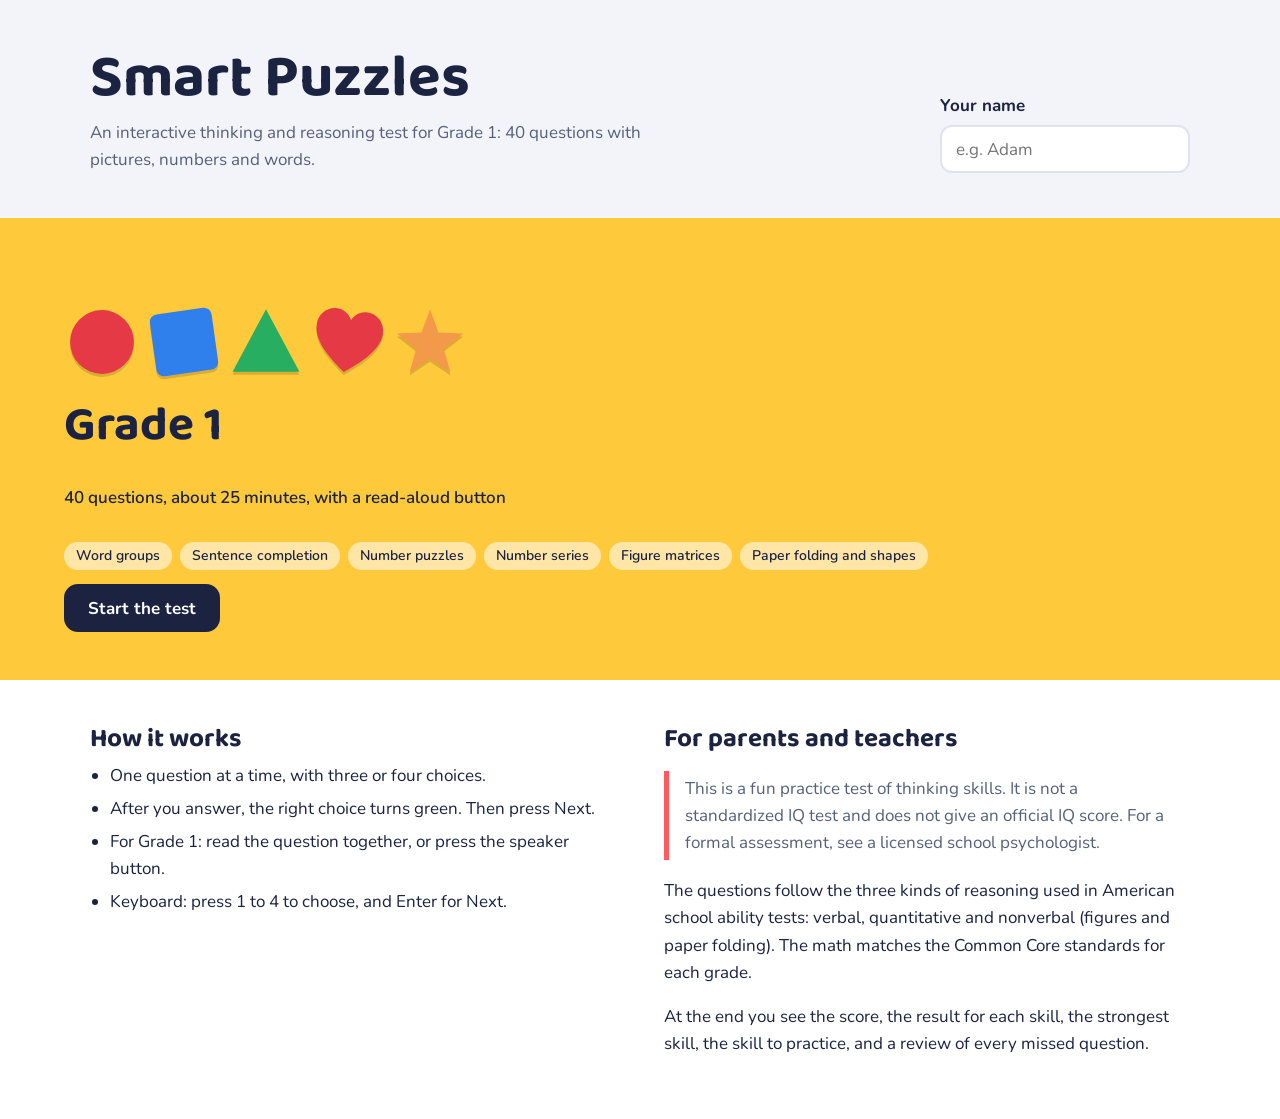
==== commit 517491d3: "Rebuild English tests as verbal/quantitative/nonverbal reasoning with Common Core math; fix figure s" ====
--- a/kids-iq-tests/en-grade1.html
+++ b/kids-iq-tests/en-grade1.html
@@ -147,8 +147,10 @@
 #toast{position:fixed;inset-inline:16px;bottom:16px;margin-inline:auto;max-width:420px;background:var(--band-ink);color:#fff;padding:12px 18px;border-radius:14px;text-align:center;font-weight:600;opacity:0;pointer-events:none;transition:opacity .2s}
 #toast.on{opacity:1}
 @media(max-width:700px){.cols,.note .wrap,.rgrid{grid-template-columns:minmax(0,1fr)}.rtop .wrap{grid-template-columns:minmax(0,1fr)}}
-@media(max-width:520px){.cell{min-width:54px;min-height:54px;font-size:23px}.cell .shp{width:42px;height:42px}.cell.w{font-size:18px}.opt{min-height:74px;padding-inline:34px 8px}.otx{font-size:19px}.to{font-size:22px}.eqs>div,.maps>div{font-size:23px}.bar{grid-template-columns:minmax(0,7em) minmax(0,1fr) auto}}
+@media(max-width:520px){.cell{min-width:54px;min-height:54px;font-size:23px}.cell>.shp:not(.tall):not(.big){width:42px;height:42px}.cell>.shp.big{width:58px;height:58px}.cell>.shp.tall{width:28px;height:76px}.cell.w{font-size:18px}.opt{min-height:74px;padding-inline:34px 8px}.otx{font-size:19px}.to{font-size:22px}.eqs>div,.maps>div{font-size:23px}.bar{grid-template-columns:minmax(0,7em) minmax(0,1fr) auto}}
 @media(prefers-reduced-motion:reduce){*{transition:none!important}}
+.mat.m2{grid-template-columns:repeat(2,minmax(0,1fr));width:min(220px,100%)}
+.mat.m2 .cell .shp{width:60%;height:auto}
 </style>
 </head>
 <body class="g1">
@@ -170,15 +172,15 @@
     <article class="gcard c1">
       <div class="deco" id="deco1"></div>
       <h2>Grade 1</h2>
-      <p class="meta">40 questions, about 20 minutes, with a read-aloud button</p>
-      <ul class="chips"><li>Patterns</li><li>Numbers and counting</li><li>Odd one out</li><li>Words and meanings</li><li>Shapes and space</li><li>Logic</li></ul>
+      <p class="meta">40 questions, about 25 minutes, with a read-aloud button</p>
+      <ul class="chips"><li>Word groups</li><li>Sentence completion</li><li>Number puzzles</li><li>Number series</li><li>Figure matrices</li><li>Paper folding and shapes</li></ul>
       <div class="acts" id="acts1"></div>
     </article>
     <article class="gcard c4">
       <div class="deco" id="deco4"></div>
       <h2>Grade 4</h2>
       <p class="meta">40 questions, about 30 minutes</p>
-      <ul class="chips"><li>Number series</li><li>Word analogies</li><li>Odd one out</li><li>Shapes and matrices</li><li>Math problems</li><li>Logic and reasoning</li></ul>
+      <ul class="chips"><li>Verbal analogies</li><li>Word groups and sentences</li><li>Number puzzles</li><li>Number series</li><li>Figure matrices and groups</li><li>Paper folding and spatial</li></ul>
       <div class="acts" id="acts4"></div>
     </article>
   </div>
@@ -196,6 +198,7 @@
       <div>
         <h3>For parents and teachers</h3>
         <p class="warn">This is a fun practice test of thinking skills. It is not a standardized IQ test and does not give an official IQ score. For a formal assessment, see a licensed school psychologist.</p>
+        <p>The questions follow the three kinds of reasoning used in American school ability tests: verbal, quantitative and nonverbal (figures and paper folding). The math matches the Common Core standards for each grade.</p>
         <p>At the end you see the score, the result for each skill, the strongest skill, the skill to practice, and a review of every missed question.</p>
       </div>
     </div>
@@ -299,105 +302,124 @@
 const scat=list=>'<div class="scat">'+list.map((x,i)=>'<span style="transform:rotate('+((i*47)%30-15)+'deg)">'+S(x[0],x[1],{z:46})+'</span>').join('')+'</div>';
 const Q=(c,t,f,o,a,fix)=>({c,t,f:f||'',raw:o,o:o.map(x=>x.indexOf('<')<0?'<span class="otx">'+ar(x)+'</span>':x),a,fix:!!fix});
 const s=(t,c,o)=>S(t,c,o);
-const TXT1='Which shape comes next in the pattern?';
-const ODD='Which one is different?';
-const ODW='Which word does not belong?';
-const ANA1='The first shape changed. What does the third shape become in the same way?';
-const ANW='The first two words go together. Which word goes with the third word in the same way?';
-const MAT='Which shape completes the big square?';
+P.rect='<rect x="6" y="24" width="88" height="52" rx="5"/>';
+P.trap='<polygon points="27,22 73,22 94,80 6,80"/>';
+P.para='<polygon points="30,22 94,22 70,80 6,80"/>';
+P.hept='<polygon points="'+poly(7,45,-90)+'"/>';
+const INK='#1b2340';
+const box=(inner,w,h,vb,cls)=>'<svg class="shp'+(cls?' '+cls:'')+'" width="'+(w||60)+'" height="'+(h||w||60)+'" viewBox="'+(vb||'0 0 100 100')+'" aria-hidden="true">'+inner+'</svg>';
+const comp=(o,i,c,k)=>{const col=C[c]||c,cy=o==='tri'?62:50,kk=k||.4;return box('<g fill="none" stroke="'+col+'" stroke-width="7" stroke-linejoin="round">'+P[o]+'</g><g transform="translate(50 '+cy+') scale('+kk+') translate(-50 -50)" fill="'+col+'">'+P[i]+'</g>',56)};
+const dotIn=(t,c)=>comp(t,'circle',c,.24);
+const rod=(n,c)=>{let b='';for(let i=0;i<n;i++)b+='<ellipse cx="20" cy="'+(93-i*10.5)+'" rx="13" ry="5" fill="'+(C[c]||c)+'" stroke="'+INK+'" stroke-opacity=".25"/>';return box('<line x1="20" y1="4" x2="20" y2="100" stroke="'+INK+'" stroke-width="3"/><rect x="2" y="99" width="36" height="7" rx="2" fill="'+INK+'"/>'+b,34,92,'0 0 40 108','tall')};
+const clock=(h,m)=>{const ha=((h%12)+m/60)*30*Math.PI/180,ma=m*6*Math.PI/180;let t='';for(let i=0;i<12;i++){const a=i*30*Math.PI/180;t+='<line x1="'+(50+38*Math.sin(a)).toFixed(1)+'" y1="'+(50-38*Math.cos(a)).toFixed(1)+'" x2="'+(50+43*Math.sin(a)).toFixed(1)+'" y2="'+(50-43*Math.cos(a)).toFixed(1)+'" stroke="'+INK+'" stroke-width="'+(i%3?2:4)+'"/>'}
+  const num=[[12,50,23],[3,80,54],[6,50,85],[9,20,54]].map(x=>'<text x="'+x[1]+'" y="'+x[2]+'" text-anchor="middle" font-size="13" font-weight="700" fill="'+INK+'" font-family="Nunito,Arial">'+x[0]+'</text>').join('');
+  return box('<circle cx="50" cy="50" r="46" fill="#fff" stroke="'+INK+'" stroke-width="4"/>'+t+num+'<line x1="50" y1="50" x2="'+(50+22*Math.sin(ha)).toFixed(1)+'" y2="'+(50-22*Math.cos(ha)).toFixed(1)+'" stroke="'+INK+'" stroke-width="6" stroke-linecap="round"/><line x1="50" y1="50" x2="'+(50+34*Math.sin(ma)).toFixed(1)+'" y2="'+(50-34*Math.cos(ma)).toFixed(1)+'" stroke="#e63946" stroke-width="4" stroke-linecap="round"/><circle cx="50" cy="50" r="4" fill="'+INK+'"/>',120)};
+const PAPER='fill="#fff" stroke="'+INK+'" stroke-width="3"';
+const holes=h=>h.map(p=>'<circle cx="'+p[0]+'" cy="'+p[1]+'" r="6" fill="'+INK+'"/>').join('');
+const sheet=(h,fold)=>box('<rect x="8" y="8" width="84" height="84" rx="2" '+PAPER+'/>'+(fold==='v'?'<line x1="50" y1="8" x2="50" y2="92" stroke="#e63946" stroke-width="3" stroke-dasharray="6 5"/><path d="M24 44Q50 14 74 40" fill="none" stroke="#e63946" stroke-width="3"/><polygon points="78,46 66,40 76,32" fill="#e63946"/>':fold==='h'?'<line x1="8" y1="50" x2="92" y2="50" stroke="#e63946" stroke-width="3" stroke-dasharray="6 5"/><path d="M56 24Q86 50 60 74" fill="none" stroke="#e63946" stroke-width="3"/><polygon points="54,78 60,66 68,74" fill="#e63946"/>':'')+holes(h||[]),70,0,0,'big');
+const GHOST='fill="none" stroke="'+INK+'" stroke-opacity=".3" stroke-width="2" stroke-dasharray="4 4"';
+const folded=(kind,h)=>{const r=kind==='v'?[50,8,42,84]:kind==='h'?[8,50,84,42]:[50,50,42,42];return box('<rect x="8" y="8" width="84" height="84" '+GHOST+'/><rect x="'+r[0]+'" y="'+r[1]+'" width="'+r[2]+'" height="'+r[3]+'" '+PAPER+'/>'+(kind==='vh'?'<line x1="50" y1="50" x2="92" y2="50" stroke="#e63946" stroke-width="3" stroke-dasharray="6 5"/>':'')+holes(h),70,0,0,'big')};
+const halfV=()=>box('<rect x="8" y="8" width="84" height="84" '+GHOST+'/><rect x="50" y="8" width="42" height="84" '+PAPER+'/><line x1="50" y1="50" x2="92" y2="50" stroke="#e63946" stroke-width="3" stroke-dasharray="6 5"/>',70,0,0,'big');
+const fold=steps=>'<div class="ana">'+steps.map(cell).join('<b class="to">→</b>')+'<b class="to">→</b>'+QC+'</div>';
+const opened=h=>box('<rect x="8" y="8" width="84" height="84" rx="2" '+PAPER+'/>'+holes(h),56);
+const split=(t,x)=>{let shape,line;if(t==='circle'){const d=Math.sqrt(42*42-(x-50)**2);shape='<circle cx="50" cy="50" r="42"/>';line='<line x1="'+x+'" y1="'+(50-d).toFixed(1)+'" x2="'+x+'" y2="'+(50+d).toFixed(1)+'"/>'}else if(t==='rect'){shape='<rect x="6" y="24" width="88" height="52"/>';line='<line x1="'+x+'" y1="24" x2="'+x+'" y2="76"/>'}else{shape='<rect x="10" y="10" width="80" height="80"/>';line='<line x1="'+x+'" y1="10" x2="'+x+'" y2="90"/>'}return box('<g fill="#ffe08a" stroke="'+INK+'" stroke-width="4">'+shape+line+'</g>',56)};
+const mat2=a=>'<div class="mat m2">'+a.map(cell).join('')+'</div>';
+const ROW3='These three go together. Which one goes with them?';
+const MAT2='Look at how the top pair changes. Which picture belongs in the empty box?';
+const MAT='Which picture completes the pattern?';
+const FOLD='The paper is folded, then a hole is punched. What does it look like when it is opened?';
+const NS1='The beads follow a pattern. Which rod comes next?';
 
 const G1=[
-Q('p',TXT1,seq([s('circle','R'),s('square','B'),s('circle','R'),s('square','B'),s('circle','R')]),[s('square','B'),s('circle','R'),s('tri','G'),s('square','R')],0),
-Q('p',TXT1,seq([s('star','Y'),s('star','Y'),s('heart','R'),s('star','Y'),s('star','Y')]),[s('heart','R'),s('star','Y'),s('heart','B'),s('circle','Y')],0),
-Q('p',TXT1,seq([s('tri','G'),s('circle','B'),s('square','R'),s('tri','G'),s('circle','B')]),[s('square','R'),s('tri','G'),s('circle','B'),s('square','G')],0),
-Q('p',TXT1,seq([s('circle','O',{k:.45}),s('circle','O',{k:.7}),s('circle','O'),s('circle','O',{k:.45}),s('circle','O',{k:.7})]),[s('circle','O'),s('circle','O',{k:.45}),s('circle','O',{k:.7}),s('square','O')],0),
-Q('p','Which way will the next arrow point?',seq([s('arrow','B'),s('arrow','B',{r:90}),s('arrow','B',{r:180}),s('arrow','B',{r:270}),s('arrow','B')]),[s('arrow','B',{r:90}),s('arrow','B'),s('arrow','B',{r:180}),s('arrow','B',{r:270})],0),
-Q('p',TXT1,seq([s('circle','R'),s('circle','Y'),s('circle','B'),s('circle','R'),s('circle','Y')]),[s('circle','B'),s('circle','R'),s('circle','Y'),s('circle','G')],0),
-Q('p','How many stars go in the next box?',seq([grp(1),grp(2),grp(3)]),[grp(4),grp(5),grp(2),grp(3)],0),
-Q('p',TXT1,seq([s('square','B'),s('square','B'),s('star','Y'),s('star','Y'),s('square','B')]),[s('square','B'),s('star','Y'),s('circle','B'),s('star','B')],0),
-Q('n','How many stars do you see?',scat(Array(7).fill(['star','Y'])),['5','6','7','8'],2),
-Q('n','How many triangles are in the picture?',scat([['tri','G'],['circle','B'],['square','R'],['tri','G'],['circle','B'],['tri','G'],['square','R'],['circle','B'],['tri','G']]),['3','4','5','9'],1),
-Q('n','Which number is missing?',seq(['1','2','3',null,'5']),['4','6','3','2'],0),
-Q('n','Count by 5s. Which number is missing?',seq(['5','10','15',null,'25']),['16','20','30','22'],1),
-Q('n','Which number is missing?',seq(['20','19','18',null,'16']),['15','17','19','21'],1),
-Q('n','Mia has 8 crayons. She gets 5 more. How many crayons does Mia have now?','',['12','13','14','3'],1),
-Q('n','There are 12 birds in a tree. 4 birds fly away. How many birds are left?','',['6','7','8','16'],2),
-Q('n','Which group has more circles?','<div class="cmp"><div class="gbox"><b>Group 1</b><div style="gap:14px">'+Array(5).fill(s('circle','B',{z:44})).join('')+'</div></div><div class="gbox"><b>Group 2</b><div style="gap:2px">'+Array(5).fill(s('circle','B',{z:20})).join('')+'</div></div></div>',['Group 1','Group 2','They are the same'],2,1),
-Q('o',ODD,'',[s('circle','R'),s('circle','R'),s('square','R'),s('circle','R')],2),
-Q('o',ODD,'',[s('star','Y'),s('star','Y'),s('star','B'),s('star','Y')],2),
-Q('o',ODD,'',[s('arrow','G'),s('arrow','G'),s('arrow','G',{r:180}),s('arrow','G')],2),
-Q('o',ODD,'',[s('tri','P'),s('tri','P'),s('tri','P',{k:.5}),s('tri','P')],2),
-Q('o',ODW,'',['apple','banana','chair','orange'],2),
-Q('o',ODW,'',['cat','dog','car','rabbit'],2),
-Q('o',ODW,'',['red','blue','pencil','green'],2),
-Q('o','Which shape has no corners?','',[s('hex','O'),s('square','O'),s('circle','O'),s('tri','O')],2),
-Q('l','What do we wear on our feet?','',['a hat','shoes','gloves','glasses'],1),
-Q('l','What is the opposite of "hot"?','',['cold','warm','big','wet'],0),
-Q('l','Fish swim, and birds ...','',['fly','bark','crawl','meow'],0),
-Q('l','Which word rhymes with "cat"?','',['dog','hat','cup','sun'],1),
-Q('l','Which day comes after Monday?','',['Sunday','Tuesday','Thursday','Friday'],1),
-Q('l','Which word starts with the same sound as "ball"?','',['bat','cat','sun','egg'],0),
-Q('v',ANA1,ana(s('circle','B'),s('circle','B',{k:.5}),s('square','B')),[s('square','B',{k:.5}),s('square','B'),s('circle','B',{k:.5}),s('tri','B',{k:.5})],0),
-Q('v',ANA1,ana(s('tri','R'),s('tri','B'),s('circle','R')),[s('circle','B'),s('circle','R'),s('tri','B'),s('square','B')],0),
-Q('v',ANA1,ana(s('arrow','G'),s('arrow','G',{r:90}),s('arrow','G',{r:180})),[s('arrow','G',{r:270}),s('arrow','G'),s('arrow','G',{r:90}),s('arrow','G',{r:180})],0),
-Q('v','How many sides does a triangle have?','<div class="cell">'+s('tri','G',{z:110})+'</div>',['2','3','4','5'],1),
-Q('v','Which shape is between the star and the circle?',row([s('star','Y'),s('heart','R'),s('circle','B'),s('square','G')]),[s('heart','R'),s('square','G'),s('star','Y'),s('circle','B')],0),
-Q('v','Which circle is the biggest?','',[s('circle','G',{k:.55}),s('circle','G'),s('circle','G',{k:.75}),s('circle','G',{k:.35})],1),
-Q('r','Sam is taller than Ben. Ben is taller than Leo. Who is the shortest?','',['Sam','Ben','Leo'],2,1),
-Q('r','I have four legs and I say "moo". What am I?','',['a cow','a dog','a cat','a duck'],0),
-Q('r','It is snowing outside. What should you wear?','',['a swimsuit','a warm coat','sandals','sunglasses'],1),
-Q('r','What letter comes next?',seq(['A','C','E','G']),['H','I','J','K'],1)
+Q('vc','These three go together: dog, cat, horse. Which one goes with them?','',['cow','tree','car','ball'],0),
+Q('vc','These three go together: apple, banana, grapes. Which one goes with them?','',['carrot','strawberry','bread','cheese'],1),
+Q('vc','These three go together: car, bus, train. Which one goes with them?','',['house','airplane','road','chair'],1),
+Q('vc','These three go together: shirt, pants, socks. Which one goes with them?','',['bed','jacket','soap','lamp'],1),
+Q('vc','These three go together: spoon, fork, plate. Which one goes with them?','',['cup','pillow','shoe','crayon'],0),
+Q('vc','These three go together: robin, eagle, parrot. Which one goes with them?','',['bee','owl','bat','butterfly'],1),
+Q('vc','These three go together: piano, drum, guitar. Which one goes with them?','',['radio','violin','song','speaker'],1),
+Q('sc','Which one do you use to cut paper?','',['scissors','glue','a crayon','a ruler'],0),
+Q('sc','Which one grows from a seed?','',['a rock','a flower','a cloud','a shoe'],1),
+Q('sc','Which one can hold water without spilling?','',['a basket','a net','a bucket','a fork'],2),
+Q('sc','Which one would you see at a birthday party?','',['a cake with candles','a snowplow','a tractor','a toothbrush'],0),
+Q('sc','Which one is the coldest?','',['hot soup','an ice cube','a warm bath','toast'],1),
+Q('sc','Which one is the heaviest?','',['a feather','a sheet of paper','a backpack full of books','a balloon'],2),
+Q('np','The first box changed into the second box. Which box changes the same way?',ana(grp(2,'circle','R'),grp(3,'circle','R'),grp(5,'circle','R')),[grp(6,'circle','R'),grp(4,'circle','R'),grp(7,'circle','R'),grp(5,'circle','R')],0),
+Q('np','The first box changed into the second box. Which box changes the same way?',ana(grp(4,'star','Y'),grp(2,'star','Y'),grp(6,'star','Y')),[grp(4,'star','Y'),grp(3,'star','Y'),grp(2,'star','Y'),grp(8,'star','Y')],0),
+Q('np','Leo has 7 stickers. Ava has 3 more stickers than Leo. How many stickers does Ava have?','',['4','10','9','11'],1),
+Q('np','There are 15 kids on the bus. 6 kids get off. How many kids are still on the bus?','',['8','9','11','21'],1),
+Q('np','Which number has 4 tens and 3 ones?','',['34','43','7','403'],1),
+Q('np','What time does the clock show?',clock(3,30),['3:30','6:15','3:00','6:30'],0),
+Q('np','Which number makes this true?','<div class="eqs"><div><span>8</span><span>+</span>'+QC+'<span>=</span><span>12</span></div></div>',['3','4','5','20'],1),
+Q('ns',NS1,seq([rod(1,'B'),rod(2,'B'),rod(3,'B'),rod(4,'B')]),[rod(5,'B'),rod(4,'B'),rod(6,'B'),rod(3,'B')],0),
+Q('ns',NS1,seq([rod(2,'G'),rod(4,'G'),rod(6,'G')]),[rod(7,'G'),rod(8,'G'),rod(5,'G'),rod(9,'G')],1),
+Q('ns',NS1,seq([rod(6,'R'),rod(5,'R'),rod(4,'R'),rod(3,'R')]),[rod(4,'R'),rod(1,'R'),rod(2,'R'),rod(5,'R')],2),
+Q('ns',NS1,seq([rod(1,'P'),rod(1,'P'),rod(2,'P'),rod(2,'P'),rod(3,'P')]),[rod(4,'P'),rod(3,'P'),rod(2,'P'),rod(1,'P')],1),
+Q('ns',NS1,seq([rod(1,'O'),rod(3,'O'),rod(5,'O')]),[rod(6,'O'),rod(7,'O'),rod(8,'O'),rod(4,'O')],1),
+Q('ns','Count by tens. Which number comes next?',seq(['10','20','30']),['31','40','50','33'],1),
+Q('fm',MAT2,mat2([s('circle','B'),s('circle','B',{k:.5}),s('tri','G'),null]),[s('tri','G',{k:.5}),s('tri','G'),s('circle','G',{k:.5}),s('tri','B',{k:.5})],0),
+Q('fm',MAT2,mat2([s('square','R'),s('square','B'),s('star','R'),null]),[s('star','B'),s('star','R'),s('square','B'),s('star','Y')],0),
+Q('fm',MAT2,mat2([s('circle','P'),s('circle','P',{o:1}),s('heart','R'),null]),[s('heart','R',{o:1}),s('heart','R'),s('circle','R',{o:1}),s('heart','P',{o:1})],0),
+Q('fm',MAT2,mat2([s('arrow','G'),s('arrow','G',{r:180}),s('arrow','O',{r:90}),null]),[s('arrow','O',{r:270}),s('arrow','O',{r:90}),s('arrow','O'),s('arrow','G',{r:270})],0),
+Q('fm',MAT2,mat2([grp(1,'circle','P',22),grp(2,'circle','P',22),grp(1,'square','O',22),null]),[grp(2,'square','O',22),grp(1,'square','O',22),grp(3,'square','O',22),grp(2,'circle','O',22)],0),
+Q('fm',MAT2,mat2([s('circle','R'),s('square','R'),s('circle','B'),null]),[s('square','B'),s('circle','B'),s('square','R'),s('tri','B')],0),
+Q('fm',MAT2,mat2([s('arrow','G',{r:270}),s('arrow','G'),s('arrow','P',{r:90}),null]),[s('arrow','P',{r:180}),s('arrow','P'),s('arrow','P',{r:270}),s('arrow','P',{r:90})],0),
+Q('pf',FOLD,fold([sheet([],'v'),folded('v',[[72,30]])]),[opened([[72,30],[28,30]]),opened([[72,30]]),opened([[72,30],[28,70]]),opened([[72,30],[72,70]])],0),
+Q('pf',FOLD,fold([sheet([],'h'),folded('h',[[30,72]])]),[opened([[30,72],[30,28]]),opened([[30,72],[70,72]]),opened([[30,72]]),opened([[30,28],[70,28]])],0),
+Q('pf',ROW3,row([s('tri','R'),s('tri','B',{k:.6}),s('tri','G')]),[s('tri','O',{k:.8}),s('circle','R'),s('square','B'),s('star','G')],0),
+Q('pf',ROW3,row([s('circle','B',{o:1}),s('square','R',{o:1}),s('star','G',{o:1})]),[s('heart','P',{o:1}),s('heart','P'),s('square','R'),s('circle','B')],0),
+Q('pf','Which shape is cut into two equal parts (halves)?','',[split('square',50),split('square',30),split('circle',32),split('rect',70)],0),
+Q('pf','Which shape has 6 sides?','',[s('hex','B'),s('pent','B'),s('square','B'),s('tri','B')],0),
+Q('pf',ROW3,row([dotIn('circle','G'),dotIn('square','G'),dotIn('tri','G')]),[dotIn('hex','G'),s('hex','G',{o:1}),s('hex','G'),s('circle','G')],0)
 ];
 
-const tG=s('tri','G'),cR=s('circle','R'),sB=s('square','B');
-const tri=s('tri','P',{z:34}),cir=s('circle','O',{z:34});
-const eq=a=>'<div>'+a.map(x=>x===null?QC:(x.indexOf('<')<0?'<span>'+ar(x)+'</span>':x)).join('')+'</div>';
+const nmap=(pairs)=>'<div class="maps">'+pairs.map(p=>'<div>'+cell(p[0])+'<b class="to">→</b>'+cell(p[1])+'</div>').join('')+'</div>';
 const G4=[
-Q('s','What number comes next?',seq(['3','6','12','24']),['30','36','48','42'],2),
-Q('s','What number comes next?',seq(['1','4','9','16']),['20','23','25','32'],2),
-Q('s','What number comes next?',seq(['2','5','11','23']),['46','47','35','45'],1),
-Q('s','What number comes next?',seq(['100','90','81','73']),['64','65','66','63'],2),
-Q('s','What number comes next?',seq(['1','1','2','3','5','8']),['11','12','13','16'],2),
-Q('s','What number comes next?',seq(['5','10','8','16','14']),['12','28','30','18'],1),
-Q('s','What letter comes next?',seq(['A','C','F','J']),['N','O','P','M'],1),
-Q('a',ANW,ana('doctor','hospital','teacher'),['library','school','book','student'],1),
-Q('a',ANW,ana('fur','bear','scales'),['cat','fish','tree','butterfly'],1),
-Q('a',ANW,ana('clock','time','thermometer'),['distance','weight','temperature','speed'],2),
-Q('a',ANW,ana('puppy','dog','foal'),['cow','horse','camel','sheep'],1),
-Q('a',ANW,ana('pen','writer','brush'),['carpenter','painter','chef','tailor'],1),
-Q('a',ANW,ana('north','south','east'),['west','right','up','north'],0),
-Q('a',ANW,ana('inch','foot','ounce'),['pound','gallon','yard','mile'],0),
-Q('o',ODW,'',['lion','tiger','cheetah','cow'],3),
-Q('o','Which number does not belong?','',['9','15','28','21'],2),
-Q('o','Which number does not belong?','',['16','25','40','36'],2),
-Q('o',ODW,'',['Mars','Venus','the Moon','Jupiter'],2),
-Q('o','Three of these are the same shape, just turned. Which one is different?','',[s('F','B'),s('F','B',{r:90}),s('F','B',{r:90,m:1}),s('F','B',{r:180})],2),
-Q('o',ODW,'',['happy','glad','sad','cheerful'],2),
-Q('m',MAT,mat([s('circle','R'),s('square','R'),s('tri','R'),s('circle','B'),s('square','B'),s('tri','B'),s('circle','G'),s('square','G'),null]),[tG,s('tri','B'),s('square','G'),s('circle','G')],0),
-Q('m',MAT,mat([cR,sB,tG,tG,cR,sB,sB,tG,null]),[cR,sB,tG,s('circle','B')],0),
-Q('m',MAT,mat([grp(1,0,0,14),grp(2,0,0,14),grp(3,0,0,14),grp(2,0,0,14),grp(3,0,0,14),grp(4,0,0,14),grp(3,0,0,14),grp(4,0,0,14),null]),[grp(5),grp(4),grp(6),grp(3)],0),
-Q('m',MAT,mat([0,45,90,135,180,225,270,315].map(r=>s('arrow','P',{r,z:44})).concat([null])),[s('arrow','P'),s('arrow','P',{r:90}),s('arrow','P',{r:315}),s('arrow','P',{r:180})],0),
-Q('m',ANA1,ana(s('circle','G'),s('circle','G',{o:1}),s('tri','G')),[s('tri','G',{o:1}),s('tri','G'),s('circle','G',{o:1}),s('square','G',{o:1})],0),
-Q('m',ANA1,ana(s('square','R'),s('square','B',{k:.5}),s('circle','B')),[s('circle','R',{k:.5}),s('circle','B',{k:.5}),s('circle','R'),s('square','R',{k:.5})],0),
-Q('m',TXT1,seq([s('tri','P'),s('square','P'),s('pent','P')]),[s('hex','P'),s('diamond','P'),s('circle','P'),s('star','P')],0),
-Q('c','3 pencils cost $1.50. How much do 5 of the same pencils cost?','',['$2.00','$2.50','$3.00','$7.50'],1),
-Q('c','Emma is 9 years old. Her brother is 4 years older. How old will her brother be in 3 years?','',['13','16','12','19'],1),
-Q('c','A farm has chickens and rabbits. There are 10 heads and 28 legs. How many rabbits are there?','',['3','4','5','6'],1),
-Q('c','Today is Wednesday. What day will it be in 10 days?','',['Friday','Saturday','Sunday','Thursday'],1),
-Q('c','Each shape stands for a number. What is the circle worth?','<div class="eqs">'+eq([tri,'+',tri,'=','10'])+eq([tri,'+',cir,'=','12'])+eq([cir,'=',null])+'</div>',['5','6','7','8'],2),
-Q('c','Which fraction is the largest?','',['1/2','1/3','3/4','2/5'],2),
-Q('c','A movie starts at 4:45 and lasts 1 hour 30 minutes. What time does it end?','',['5:15','6:15','6:00','5:45'],1),
-Q('r','All cats have tails. Whiskers is a cat. Which is true?','',['Whiskers has a tail','Whiskers has no tail','Whiskers is a dog','We cannot know'],0),
-Q('r','In a race, Kyle finished before Jason. Lily finished after Jason. Omar finished before Kyle. Who finished third?','',['Omar','Kyle','Jason','Lily'],2),
-Q('r','I am a number. If you multiply me by 3 and then add 4, you get 19. What number am I?','',['5','6','7','4'],0),
-Q('r','Find the rule. Which number is missing?','<div class="maps">'+[['2','5'],['3','7'],['4','9'],['6',null]].map(p=>'<div>'+cell(p[0])+'<b class="to">→</b>'+cell(p[1])+'</div>').join('')+'</div>',['11','12','13','15'],2),
-Q('r','Maya has twice as many books as Hannah. Hannah has 3 more books than Rosa. Rosa has 4 books. How many books does Maya have?','',['7','8','14','11'],2),
-Q('r','A bag has 3 red balls and 3 blue balls. Without looking, what is the fewest balls you must take out to be sure you get 2 of the same color?','',['2','3','4','6'],1)
+Q('va','Bee is to hive as bird is to ...','',['tree','nest','sky','egg'],1),
+Q('va','Glove is to hand as helmet is to ...','',['bike','head','football','foot'],1),
+Q('va','Author is to book as composer is to ...','',['painting','symphony','poem','statue'],1),
+Q('va','Seed is to tree as egg is to ...','',['nest','chicken','shell','farm'],1),
+Q('va','Hungry is to eat as tired is to ...','',['run','sleep','cry','cook'],1),
+Q('va','Big is to enormous as small is to ...','',['huge','tiny','tall','wide'],1),
+Q('va','Fahrenheit is to temperature as mile is to ...','',['time','weight','distance','speed'],2),
+Q('vs','These three go together: oak, maple, pine. Which one goes with them?','',['rose','birch','grass','leaf'],1),
+Q('vs','These three go together: triangle, square, pentagon. Which one goes with them?','',['circle','cube','hexagon','line'],2),
+Q('vs','These three go together: Mississippi, Amazon, Nile. Which one goes with them?','',['Sahara','Pacific','Thames','Everest'],2),
+Q('vs','Choose the best word: The library was so ___ that you could hear a pin drop.','',['quiet','crowded','colorful','large'],0),
+Q('vs','Choose the best word: Because it was raining, Jake took his ___.','',['umbrella','sunscreen','kite','sandals'],0),
+Q('vs','Which word means the same as "rapid"?','',['slow','fast','loud','heavy'],1),
+Q('vs','Which word does not belong?','',['thermometer','ruler','scale','pencil'],3),
+Q('na','Find the rule. Which number is missing?',nmap([['4','12'],['7','21'],['6',null]]),['18','14','24','16'],0),
+Q('na','Find the rule. Which number is missing?',nmap([['20','15'],['12','7'],['30',null]]),['35','25','6','24'],1),
+Q('na','A rectangle is 8 inches long and 5 inches wide. What is its perimeter?','',['13 inches','26 inches','40 inches','21 inches'],1),
+Q('na','A box holds 24 crayons. How many crayons are in 6 boxes?','',['124','144','30','164'],1),
+Q('na','Liam had $20. He bought a book for $7.25 and a pen for $1.50. How much money does he have left?','',['$11.25','$12.75','$11.75','$8.75'],0),
+Q('na','What is 3/4 of 20?','',['12','15','5','16'],1),
+Q('na','Round 4,678 to the nearest hundred.','',['4,600','4,700','5,000','4,680'],1),
+Q('ns','What number comes next?',seq(['2','6','18','54']),['108','162','72','160'],1),
+Q('ns','What number comes next?',seq(['50','46','41','35']),['29','28','30','27'],1),
+Q('ns','What number comes next?',seq(['1','2','4','7','11']),['15','16','18','14'],1),
+Q('ns','What number comes next?',seq(['3','4','8','9','18','19']),['20','38','36','40'],1),
+Q('ns','What number comes next?',seq(['1/2','1','1 1/2','2']),['2 1/4','2 1/2','3','4'],1),
+Q('ns','What letter comes next?',seq(['Z','X','V','T']),['S','R','Q','P'],1),
+Q('fg',MAT,mat([s('circle','R',{k:.4}),s('circle','R',{k:.7}),s('circle','R'),s('square','B',{k:.4}),s('square','B',{k:.7}),s('square','B'),s('tri','G',{k:.4}),s('tri','G',{k:.7}),null]),[s('tri','G'),s('tri','G',{k:.4}),s('square','G'),s('tri','B')],0),
+Q('fg',MAT,mat([grp(1,'heart','R',16),grp(2,'heart','R',16),grp(3,'heart','R',16),grp(1,'diamond','B',16),grp(2,'diamond','B',16),grp(3,'diamond','B',16),grp(1,'hex','G',16),grp(2,'hex','G',16),null]),[grp(3,'hex','G'),grp(2,'hex','G'),grp(3,'diamond','G'),grp(4,'hex','G')],0),
+Q('fg',MAT,mat([s('arrow','R',{z:44}),s('arrow','R',{r:90,z:44}),s('arrow','R',{r:180,z:44}),s('arrow','B',{z:44}),s('arrow','B',{r:90,z:44}),s('arrow','B',{r:180,z:44}),s('arrow','G',{z:44}),s('arrow','G',{r:90,z:44}),null]),[s('arrow','G',{r:180}),s('arrow','G',{r:270}),s('arrow','B',{r:180}),s('arrow','G')],0),
+Q('fg',MAT,mat(['circle','square','tri'].flatMap(o=>['circle','square','tri'].map(x=>comp(o,x,'B'))).slice(0,8).concat([null])),[comp('tri','tri','B'),comp('tri','square','B'),comp('square','tri','B'),comp('circle','tri','B')],0),
+Q('fg',ROW3,row([s('square','B'),s('diamond','B'),s('trap','B')]),[s('para','B'),s('pent','B'),s('tri','B'),s('hex','B')],0),
+Q('fg',ROW3,row([comp('circle','circle','P'),comp('square','square','P'),comp('tri','tri','P')]),[comp('hex','hex','P'),comp('square','circle','P'),s('hex','P',{o:1}),s('hex','P')],0),
+Q('fg','The first picture changed into the second. What does the third picture become?',ana(comp('circle','square','R'),comp('square','circle','R'),comp('tri','circle','R')),[comp('circle','tri','R'),comp('tri','circle','R'),comp('circle','circle','R'),comp('tri','tri','R')],0),
+Q('pf',FOLD,fold([sheet([],'v'),folded('v',[[72,25],[80,75]])]),[opened([[72,25],[28,25],[80,75],[20,75]]),opened([[72,25],[80,75]]),opened([[72,25],[28,75],[80,75],[20,25]]),opened([[28,25],[80,75]])],0),
+Q('pf',FOLD,fold([sheet([],'h'),folded('h',[[75,80]])]),[opened([[75,80],[75,20]]),opened([[75,80],[25,80]]),opened([[75,80],[25,20]]),opened([[75,20]])],0),
+Q('pf','The paper is folded twice, then a hole is punched. What does it look like when it is opened?',fold([sheet([],'v'),halfV(),folded('q',[[70,70]])]),[opened([[70,70],[30,70],[70,30],[30,30]]),opened([[70,70],[30,70]]),opened([[70,70],[30,30]]),opened([[70,70],[30,70],[70,30]])],0),
+Q('pf',FOLD,fold([sheet([],'v'),folded('v',[[57,50]])]),[opened([[57,50],[43,50]]),opened([[50,50]]),opened([[57,50]]),opened([[80,50],[20,50]])],0),
+Q('pf','How many squares can you find in this picture? (Count every size.)',box('<g fill="#fff" stroke="'+INK+'" stroke-width="4"><rect x="10" y="10" width="80" height="80"/><line x1="50" y1="10" x2="50" y2="90"/><line x1="10" y1="50" x2="90" y2="50"/></g>',120),['4','5','6','8'],1),
+Q('pf','How many triangles can you find in this picture? (Count every size.)',box('<g fill="#fff" stroke="'+INK+'" stroke-width="4" stroke-linejoin="round"><polygon points="50,8 92,88 8,88"/><line x1="50" y1="8" x2="50" y2="88"/></g>',120),['2','3','4','5'],1)
 ];
 
 const TESTS={
-  1:{name:'Grade 1',qs:G1,cats:{p:'Patterns',n:'Numbers and counting',o:'Odd one out',l:'Words and meanings',v:'Shapes and space',r:'Logic'}},
-  4:{name:'Grade 4',qs:G4,cats:{s:'Number series',a:'Word analogies',o:'Odd one out',m:'Shapes and matrices',c:'Math problems',r:'Logic and reasoning'}}
+  1:{name:'Grade 1',qs:G1,cats:{vc:'Word groups',sc:'Sentence completion',np:'Number puzzles',ns:'Number series',fm:'Figure matrices',pf:'Paper folding and shapes'}},
+  4:{name:'Grade 4',qs:G4,cats:{va:'Verbal analogies',vs:'Word groups and sentences',na:'Number puzzles',ns:'Number series',fg:'Figure matrices and groups',pf:'Paper folding and spatial'}}
 };
 const KEYS=['A','B','C','D'];
 const PRAISE=['Great job!','Awesome!','Excellent!','You got it!','Smart thinking!'];
